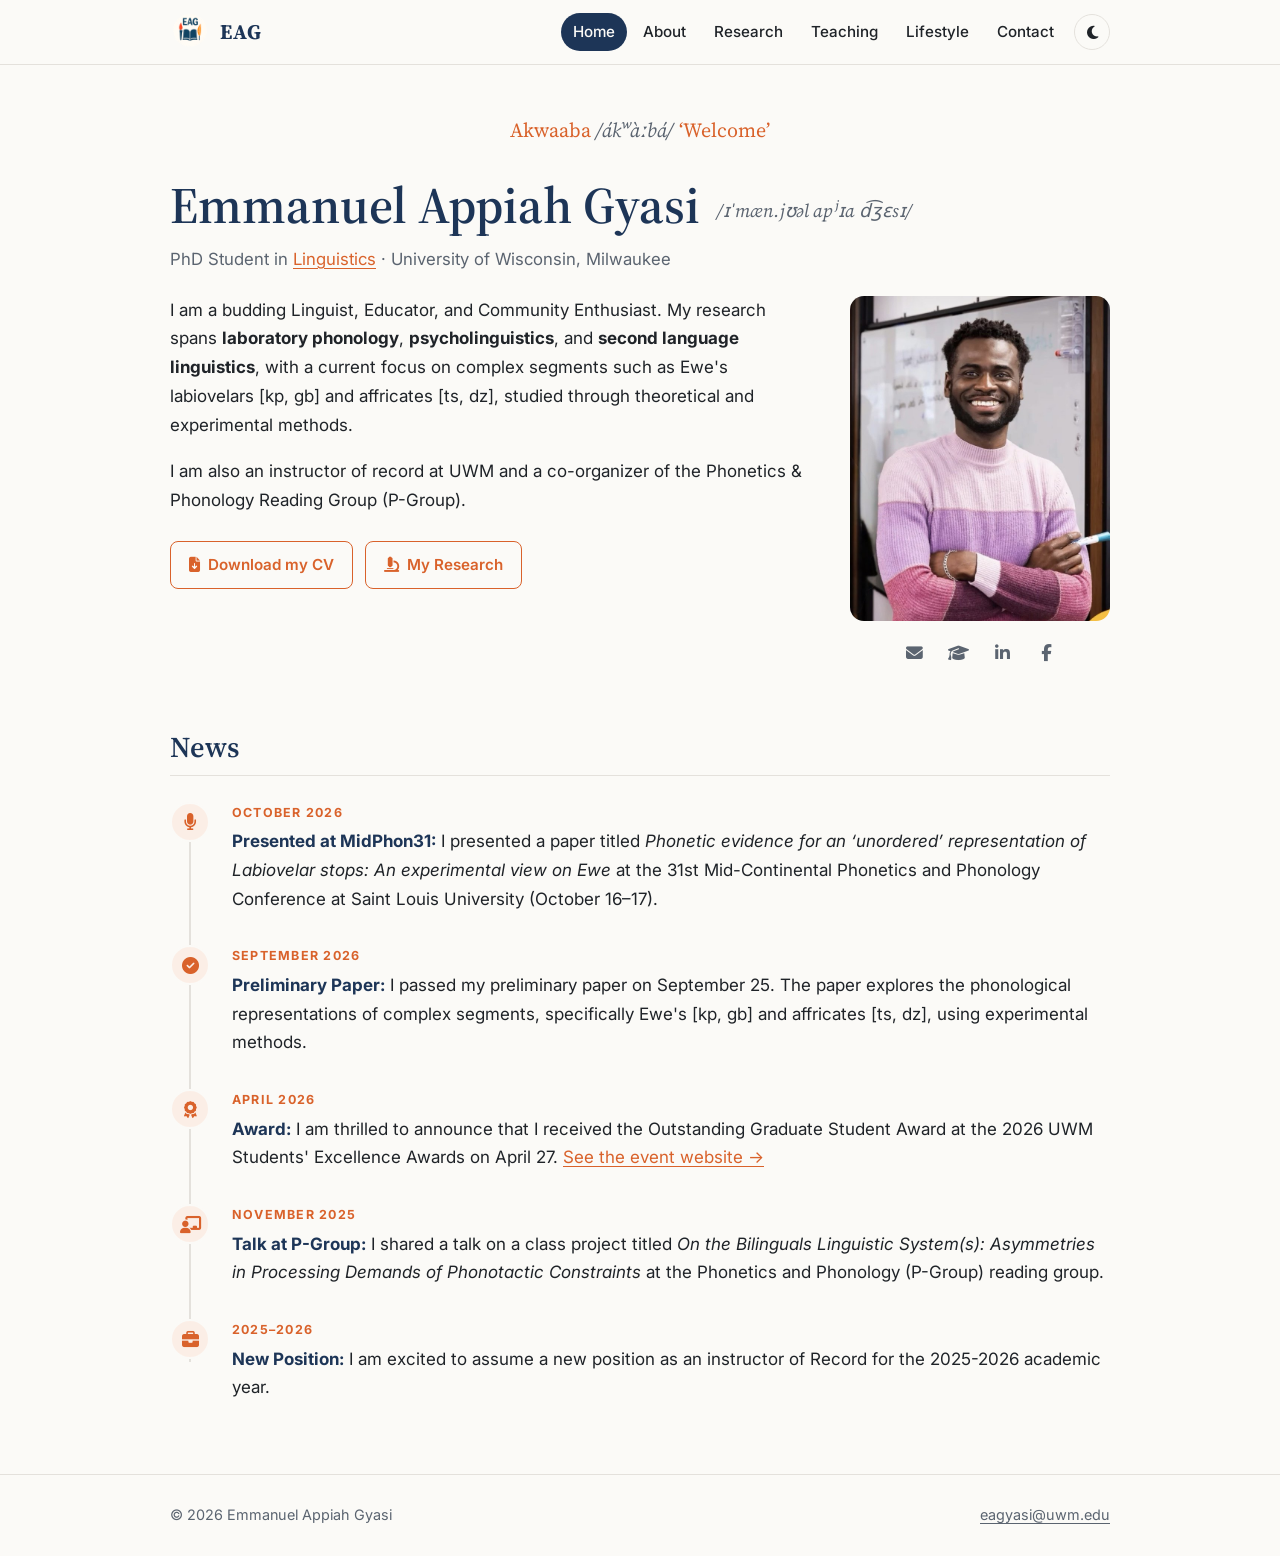
==== index.html @ 66614b7a "Content and layout updates: name transcription beside name, centred greeting and Lifestyle title, Sp" ====
<!doctype html>
<html lang="en">
<head>
  <meta charset="utf-8">
  <meta name="viewport" content="width=device-width, initial-scale=1">
  <title>Emmanuel Appiah Gyasi</title>
  <meta name="description" content="Emmanuel Appiah Gyasi, PhD student in linguistics at the University of Wisconsin–Milwaukee: phonology, psycholinguistics and second language linguistics.">
  <link rel="icon" href="images/logo.png">
  <link rel="preconnect" href="https://fonts.googleapis.com">
  <link rel="preconnect" href="https://fonts.gstatic.com" crossorigin>
  <link href="https://fonts.googleapis.com/css2?family=Inter:wght@400;500;600;700&family=Source+Serif+4:ital,wght@0,600;0,700;1,400&display=swap" rel="stylesheet">
  <link rel="stylesheet" href="https://cdnjs.cloudflare.com/ajax/libs/font-awesome/6.5.1/css/all.min.css">
  <link rel="stylesheet" href="css/style.css">
  <script>try{var t=localStorage.getItem("theme");if(t)document.documentElement.setAttribute("data-theme",t);}catch(e){}</script>
</head>
<body>
  <header class="site-header">
    <div class="wrap">
      <a class="brand" href="index.html"><img src="images/logo.png" alt="">EAG</a>
      <div class="header-tools">
      <button class="theme-toggle" aria-label="Switch light or dark mode" title="Light / dark mode"><i class="fa-solid fa-moon"></i></button>
      <nav class="site-nav" id="site-nav" aria-label="Main">
        <ul>
        <li><a href="index.html" aria-current="page">Home</a></li>
        <li><a href="about.html">About</a></li>
        <li><a href="research.html">Research</a></li>
        <li><a href="teaching.html">Teaching</a></li>
        <li><a href="lifestyle.html">Lifestyle</a></li>
        <li><a href="contact.html">Contact</a></li>
        </ul>
      </nav>
      </div>
    </div>
  </header>
  <main class="wrap">
    <p class="greeting">Akwaaba <span class="ipa">/ɑ́kʷàːbá/</span> ‘Welcome’</p>
    <section class="intro">
      <div class="intro-head">
        <h1>Emmanuel Appiah Gyasi <span class="ipa name-ipa">/ɪˈmæn.jʊəl ɑpʲɪa d͡ʒɛsɪ/</span></h1>
        <p class="affil">PhD Student in <a href="https://uwm.edu/linguistics/">Linguistics</a> · University of Wisconsin, Milwaukee</p>
      </div>
      <div class="intro-body">
        <p>I am a budding Linguist, Educator, and Community Enthusiast. My research spans <strong>laboratory phonology</strong>, <strong>psycholinguistics</strong>, and <strong>second language linguistics</strong>, with a current focus on complex segments such as Ewe's labiovelars [kp, gb] and affricates [ts, dz], studied through theoretical and experimental methods.</p>
        <p>I am also an instructor of record at UWM and a co-organizer of the Phonetics &amp; Phonology Reading Group (P-Group).</p>
        <div class="actions">
          <a class="btn" href="https://drive.google.com/file/d/1CQ8pYFx0bQKdi3ZWZxX2ZyyRYI_8srXB/view?usp=drive_link"><i class="fa-solid fa-file-arrow-down"></i> Download my CV</a>
          <a class="btn" href="research.html"><i class="fa-solid fa-microscope"></i> My Research</a>
        </div>
      </div>
      <aside class="profile">
        <img src="images/headshot.jpg" alt="Emmanuel Appiah Gyasi">
        <ul class="icons">
          <li><a href="mailto:eagyasi@uwm.edu" aria-label="Email" title="Email"><i class="fa-solid fa-envelope"></i></a></li>
          <li><a href="https://scholar.google.com/citations?view_op=search_authors&amp;mauthors=emmanuel+Appiah+Gyasi&amp;hl=en&amp;oi=ao" aria-label="Google Scholar" title="Google Scholar"><i class="fa-solid fa-graduation-cap"></i></a></li>
          <li><a href="https://www.linkedin.com/in/emmanuel-appiah-gyasi-b6abb91a9/" aria-label="LinkedIn" title="LinkedIn"><i class="fa-brands fa-linkedin-in"></i></a></li>
          <li><a href="https://www.facebook.com/appiahgyasiemmmanuel" aria-label="Facebook" title="Facebook"><i class="fa-brands fa-facebook-f"></i></a></li>
        </ul>
      </aside>
    </section>

    <section>
      <h2 class="rule">News</h2>
      <ol class="timeline">
        <li>
          <span class="dot"><i class="fa-solid fa-microphone"></i></span>
          <time>October 2026</time>
          <p><strong>Presented at MidPhon31:</strong> I presented a paper titled <em>Phonetic evidence for an ‘unordered’ representation of Labiovelar stops: An experimental view on Ewe</em> at the 31st Mid-Continental Phonetics and Phonology Conference at Saint Louis University (October 16–17).</p>
        </li>
        <li>
          <span class="dot"><i class="fa-solid fa-circle-check"></i></span>
          <time>September 2026</time>
          <p><strong>Preliminary Paper:</strong> I passed my preliminary paper on September 25. The paper explores the phonological representations of complex segments, specifically Ewe's [kp, gb] and affricates [ts, dz], using experimental methods.</p>
        </li>
        <li>
          <span class="dot"><i class="fa-solid fa-award"></i></span>
          <time>April 2026</time>
          <p><strong>Award:</strong> I am thrilled to announce that I received the Outstanding Graduate Student Award at the 2026 UWM Students' Excellence Awards on April 27. <a href="https://uwm.edu/studentinvolvement/get-involved/leadership/student-excellence-awards/#award-winners">See the event website &rarr;</a></p>
        </li>
        <li>
          <span class="dot"><i class="fa-solid fa-chalkboard-user"></i></span>
          <time>November 2025</time>
          <p><strong>Talk at P-Group:</strong> I shared a talk on a class project titled <em>On the Bilinguals Linguistic System(s): Asymmetries in Processing Demands of Phonotactic Constraints</em> at the Phonetics and Phonology (P-Group) reading group.</p>
        </li>
        <li>
          <span class="dot"><i class="fa-solid fa-briefcase"></i></span>
          <time>2025–2026</time>
          <p><strong>New Position:</strong> I am excited to assume a new position as an instructor of Record for the 2025-2026 academic year.</p>
        </li>
      </ol>
    </section>
  </main>
  <footer class="site-footer">
    <div class="wrap">
      <span>&copy; 2026 Emmanuel Appiah Gyasi</span>
      <a href="mailto:eagyasi@uwm.edu">eagyasi@uwm.edu</a>
    </div>
  </footer>
  <script src="js/main.js"></script>
</body>
</html>
---- css/style.css ----
:root {
  --navy: #1d3557;
  --navy-deep: #13243d;
  --accent: #d9622b;
  --accent-soft: #fbeee6;
  --ink: #1f2328;
  --muted: #5b6470;
  --line: #e4e1dc;
  --bg: #fbfaf7;
  --card: #ffffff;
  --serif: "Source Serif 4", Georgia, serif;
  --sans: "Inter", system-ui, -apple-system, "Segoe UI", sans-serif;
  --max: 980px;
}

@media (prefers-color-scheme: dark) {
  :root:not([data-theme="light"]) {
    --navy: #9fbbe0;
    --navy-deep: #0d1726;
    --accent: #f08a54;
    --accent-soft: #2b1f19;
    --ink: #e8e6e3;
    --muted: #a3abb5;
    --line: #2c3340;
    --bg: #121820;
    --card: #19212c;
  }
}

:root[data-theme="dark"] {
  --navy: #9fbbe0;
  --navy-deep: #0d1726;
  --accent: #f08a54;
  --accent-soft: #2b1f19;
  --ink: #e8e6e3;
  --muted: #a3abb5;
  --line: #2c3340;
  --bg: #121820;
  --card: #19212c;
}

* { box-sizing: border-box; }

html { scroll-behavior: smooth; }

body {
  margin: 0;
  background: var(--bg);
  color: var(--ink);
  font-family: var(--sans);
  font-size: 17px;
  line-height: 1.7;
  -webkit-font-smoothing: antialiased;
}

img { max-width: 100%; display: block; }

a { color: var(--accent); text-underline-offset: 3px; }
a:hover { color: var(--navy); }

h1, h2, h3 {
  font-family: var(--serif);
  color: var(--navy);
  line-height: 1.25;
  font-weight: 600;
}

.wrap {
  max-width: var(--max);
  margin: 0 auto;
  padding: 0 20px;
}

/* ---------- header ---------- */
.site-header {
  position: sticky;
  top: 0;
  z-index: 10;
  background: color-mix(in srgb, var(--bg) 92%, transparent);
  backdrop-filter: blur(8px);
  border-bottom: 1px solid var(--line);
}

.site-header .wrap {
  display: flex;
  align-items: center;
  justify-content: space-between;
  min-height: 64px;
  gap: 16px;
}

.brand {
  display: flex;
  align-items: center;
  gap: 10px;
  text-decoration: none;
  color: var(--navy);
  font-family: var(--serif);
  font-weight: 700;
  font-size: 1.3rem;
  letter-spacing: 0.04em;
}

.brand img { width: 40px; height: 40px; border-radius: 50%; }

.site-nav ul {
  display: flex;
  gap: 4px;
  list-style: none;
  margin: 0;
  padding: 0;
}

.site-nav a {
  display: block;
  padding: 6px 12px;
  border-radius: 999px;
  color: var(--ink);
  text-decoration: none;
  font-size: 0.95rem;
  font-weight: 500;
}

.site-nav a:hover { background: var(--accent-soft); color: var(--accent); }
.site-nav a[aria-current="page"] { background: var(--navy); color: var(--bg); }

@media (max-width: 760px) {
  /* phones: menu links sit in a row under the name, like a tab bar */
  .site-header .wrap { flex-wrap: wrap; row-gap: 0; padding-top: 10px; }
  .site-header .header-tools { display: contents; }
  .site-header .theme-toggle { margin-left: auto; order: 2; }
  .site-header .site-nav {
    order: 3;
    flex-basis: 100%;
    overflow-x: auto;
    scrollbar-width: none;
    margin: 6px -20px 0;
    padding: 0 20px 10px;
  }
  .site-nav::-webkit-scrollbar { display: none; }
  .site-nav ul { gap: 2px; }
  .site-nav a { white-space: nowrap; padding: 6px 9px; font-size: 0.92rem; }
}

.header-tools { display: flex; align-items: center; gap: 8px; }
.site-nav { order: 1; }
.theme-toggle { order: 2; }

.theme-toggle {
  background: none;
  border: 1px solid var(--line);
  border-radius: 999px;
  width: 36px;
  height: 36px;
  color: var(--ink);
  cursor: pointer;
  font-size: 0.95rem;
}

.theme-toggle:hover { color: var(--accent); border-color: var(--accent); }

/* ---------- banners ---------- */
.banner {
  position: relative;
  height: 340px;
  background-size: cover;
  background-position: center;
  display: flex;
  align-items: flex-end;
}

.banner::after {
  content: "";
  position: absolute;
  inset: 0;
  background: linear-gradient(to top, rgba(10, 18, 30, 0.75), rgba(10, 18, 30, 0.1) 60%);
}

.banner .wrap { position: relative; z-index: 1; width: 100%; padding-bottom: 32px; }

.banner h1 {
  color: #fff;
  font-size: clamp(2.2rem, 5vw, 3.2rem);
  margin: 0;
}

.banner p { color: #f1ece6; margin: 4px 0 0; font-size: 1.1rem; }

@media (max-width: 600px) { .banner { height: 240px; } }

.banner-center { align-items: center; text-align: center; }
.banner-center .wrap { padding-bottom: 0; }
.banner-center::after { background: rgba(10, 18, 30, 0.45); }

/* ---------- content ---------- */
main.wrap { padding-top: 48px; padding-bottom: 72px; }

section + section { margin-top: 56px; }

.eyebrow {
  display: inline-block;
  font-size: 0.78rem;
  font-weight: 700;
  letter-spacing: 0.12em;
  text-transform: uppercase;
  color: var(--accent);
  margin-bottom: 4px;
}

h2 { font-size: 1.8rem; margin: 0 0 16px; }
h3 { font-size: 1.25rem; margin: 0 0 8px; }

.lead { font-size: 1.2rem; color: var(--muted); }

.ipa { font-family: var(--serif); font-style: italic; color: var(--muted); }

/* home intro */
.intro {
  display: grid;
  grid-template-columns: 1fr 260px;
  grid-template-areas: "head head" "body photo";
  grid-template-rows: auto 1fr;
  column-gap: 48px;
  align-items: start;
}

.intro-head { grid-area: head; }
.intro-body { grid-area: body; }
.profile { grid-area: photo; }

.intro h1 { font-size: clamp(2.3rem, 5.5vw, 3.2rem); margin: 0; }
.greeting { font-family: var(--serif); font-size: 1.25rem; color: var(--accent); margin: 0 0 26px; text-align: center; }
.name-ipa { display: inline-block; font-size: 1.15rem; font-weight: 400; vertical-align: middle; margin-left: 6px; }
.affil { color: var(--muted); margin: 8px 0 22px; font-size: 1.05rem; }
.intro-body > p:first-child { margin-top: 0; }

.actions { display: flex; flex-wrap: wrap; gap: 12px; margin-top: 26px; }

.btn {
  display: inline-flex;
  align-items: center;
  gap: 8px;
  padding: 10px 18px;
  border: 1.5px solid var(--accent);
  border-radius: 8px;
  color: var(--accent);
  text-decoration: none;
  font-weight: 600;
  font-size: 0.95rem;
}

.btn:hover { background: var(--accent); color: #fff; }

.profile img { width: 100%; aspect-ratio: 4 / 5; object-fit: cover; border-radius: 14px; }

.icons { display: flex; justify-content: center; gap: 6px; list-style: none; padding: 0; margin: 14px 0 0; }

.icons a {
  display: grid;
  place-items: center;
  width: 38px;
  height: 38px;
  border-radius: 50%;
  color: var(--muted);
  font-size: 1.05rem;
  text-decoration: none;
}

.icons a:hover { color: var(--accent); background: var(--accent-soft); }

@media (max-width: 760px) {
  .intro { grid-template-columns: 1fr; grid-template-areas: "head" "photo" "body"; }
  .profile { max-width: 240px; width: 100%; margin: 4px auto 22px; }
}

h2.rule { padding-bottom: 10px; border-bottom: 1px solid var(--line); margin-bottom: 26px; }

/* news timeline */
.timeline { list-style: none; margin: 0; padding: 0; position: relative; }

.timeline::before {
  content: "";
  position: absolute;
  left: 19px;
  top: 8px;
  bottom: 40px;
  width: 2px;
  background: var(--line);
}

.timeline li { position: relative; padding: 0 0 30px 62px; }
.timeline li:last-child { padding-bottom: 0; }

.timeline .dot {
  position: absolute;
  left: 0;
  top: 0;
  width: 40px;
  height: 40px;
  border-radius: 50%;
  display: grid;
  place-items: center;
  background: var(--accent-soft);
  color: var(--accent);
  border: 2px solid var(--bg);
}

.timeline time {
  display: block;
  font-size: 0.78rem;
  font-weight: 700;
  letter-spacing: 0.1em;
  text-transform: uppercase;
  color: var(--accent);
  margin-top: 2px;
}

.timeline p { margin: 4px 0 0; }
.timeline strong { color: var(--navy); }

/* research areas */
.area {
  display: grid;
  grid-template-columns: 260px 1fr;
  gap: 28px;
  align-items: start;
}

.area + .area { margin-top: 36px; }
.area img { border-radius: 12px; aspect-ratio: 4 / 3; object-fit: cover; width: 100%; }

@media (max-width: 680px) { .area { grid-template-columns: 1fr; gap: 14px; } }

.chips { display: flex; flex-wrap: wrap; gap: 8px; margin: 0 0 32px; padding: 0; list-style: none; }

.chips a {
  display: inline-block;
  padding: 6px 14px;
  border: 1px solid var(--line);
  border-radius: 999px;
  text-decoration: none;
  color: var(--navy);
  font-size: 0.92rem;
  background: var(--card);
}

.chips a:hover { border-color: var(--accent); color: var(--accent); }

.refs { padding-left: 0; list-style: none; }
.refs li { padding: 12px 0; border-bottom: 1px solid var(--line); }
.refs li:last-child { border-bottom: none; }
.tag { font-size: 0.8rem; font-weight: 600; color: var(--muted); white-space: nowrap; }

/* cards */
.card {
  background: var(--card);
  border: 1px solid var(--line);
  border-radius: 12px;
  padding: 22px 26px;
}

.card + .card { margin-top: 16px; }


.langs { display: grid; grid-template-columns: max-content 1fr; gap: 6px 20px; margin: 0; }
.langs dt { font-weight: 600; color: var(--navy); }
.langs dd { margin: 0; }

/* lifestyle: slideshow */
.slideshow {
  position: relative;
  border-radius: 16px;
  overflow: hidden;
  background: var(--navy-deep);
}

.slides {
  display: flex;
  overflow-x: auto;
  scroll-snap-type: x mandatory;
  scroll-behavior: smooth;
  scrollbar-width: none;
}

.slides::-webkit-scrollbar { display: none; }

.slide {
  flex: 0 0 100%;
  margin: 0;
  height: min(70vh, 560px);
  scroll-snap-align: start;
  cursor: zoom-in;
}

.slide img { width: 100%; height: 100%; object-fit: contain; }

.slide-prev, .slide-next {
  position: absolute;
  top: 50%;
  transform: translateY(-50%);
  width: 44px;
  height: 44px;
  border: 0;
  border-radius: 50%;
  background: rgba(255, 255, 255, 0.85);
  color: #13243d;
  cursor: pointer;
}

.slide-prev { left: 14px; }
.slide-next { right: 14px; }
.slide-prev:hover, .slide-next:hover { background: #fff; }

.slide-dots {
  position: absolute;
  bottom: 14px;
  left: 0;
  right: 0;
  display: flex;
  justify-content: center;
  gap: 8px;
}

.slide-dots button {
  width: 9px;
  height: 9px;
  padding: 0;
  border: 0;
  border-radius: 999px;
  background: rgba(255, 255, 255, 0.5);
  cursor: pointer;
  transition: width 0.2s;
}

.slide-dots button[aria-current="true"] { width: 24px; background: #fff; }

@media (max-width: 600px) {
  .slide { height: 380px; }
  .slide-prev, .slide-next { display: none; }
}

/* lifestyle: themed rows */
.photo-row { margin-top: 48px; }

.row-head { display: flex; align-items: center; justify-content: space-between; margin-bottom: 14px; }
.row-head h2 { margin: 0; font-size: 1.5rem; }
.row-arrows { display: flex; gap: 8px; }

.row-arrows button {
  width: 36px;
  height: 36px;
  border: 1px solid var(--line);
  border-radius: 50%;
  background: var(--card);
  color: var(--ink);
  cursor: pointer;
}

.row-arrows button:hover { border-color: var(--accent); color: var(--accent); }

.row-track {
  display: flex;
  gap: 12px;
  overflow-x: auto;
  scroll-snap-type: x proximity;
  scroll-behavior: smooth;
  padding-bottom: 8px;
  scrollbar-width: thin;
}

.tile {
  flex: 0 0 auto;
  padding: 0;
  border: 0;
  background: none;
  scroll-snap-align: start;
  cursor: zoom-in;
}

.tile img {
  height: 240px;
  width: auto;
  border-radius: 10px;
  transition: transform 0.2s;
}

.tile:hover img { transform: scale(1.02); }

@media (max-width: 600px) { .tile img { height: 190px; } }

.lightbox {
  position: fixed;
  inset: 0;
  z-index: 50;
  background: rgba(5, 10, 18, 0.92);
  display: none;
  align-items: center;
  justify-content: center;
  padding: 20px;
}

.lightbox.open { display: flex; }
.lightbox img { max-height: 90vh; max-width: 100%; border-radius: 8px; }

.lightbox button {
  position: absolute;
  background: rgba(255, 255, 255, 0.12);
  color: #fff;
  border: 0;
  border-radius: 999px;
  width: 44px;
  height: 44px;
  font-size: 1.4rem;
  cursor: pointer;
}

.lightbox .close { top: 16px; right: 16px; }
.lightbox .prev { left: 16px; top: 50%; }
.lightbox .next { right: 16px; top: 50%; }

/* contact */
.socials { display: flex; flex-wrap: wrap; gap: 12px; list-style: none; padding: 0; margin: 20px 0 0; }

.socials a {
  display: inline-block;
  padding: 10px 18px;
  border-radius: 999px;
  background: var(--navy);
  color: var(--bg);
  text-decoration: none;
  font-weight: 500;
}

.socials a:hover { background: var(--accent); color: #fff; }

/* footer */
.site-footer {
  border-top: 1px solid var(--line);
  padding: 28px 0;
  color: var(--muted);
  font-size: 0.9rem;
}

.site-footer .wrap { display: flex; flex-wrap: wrap; justify-content: space-between; gap: 12px; }
.site-footer a { color: var(--muted); }
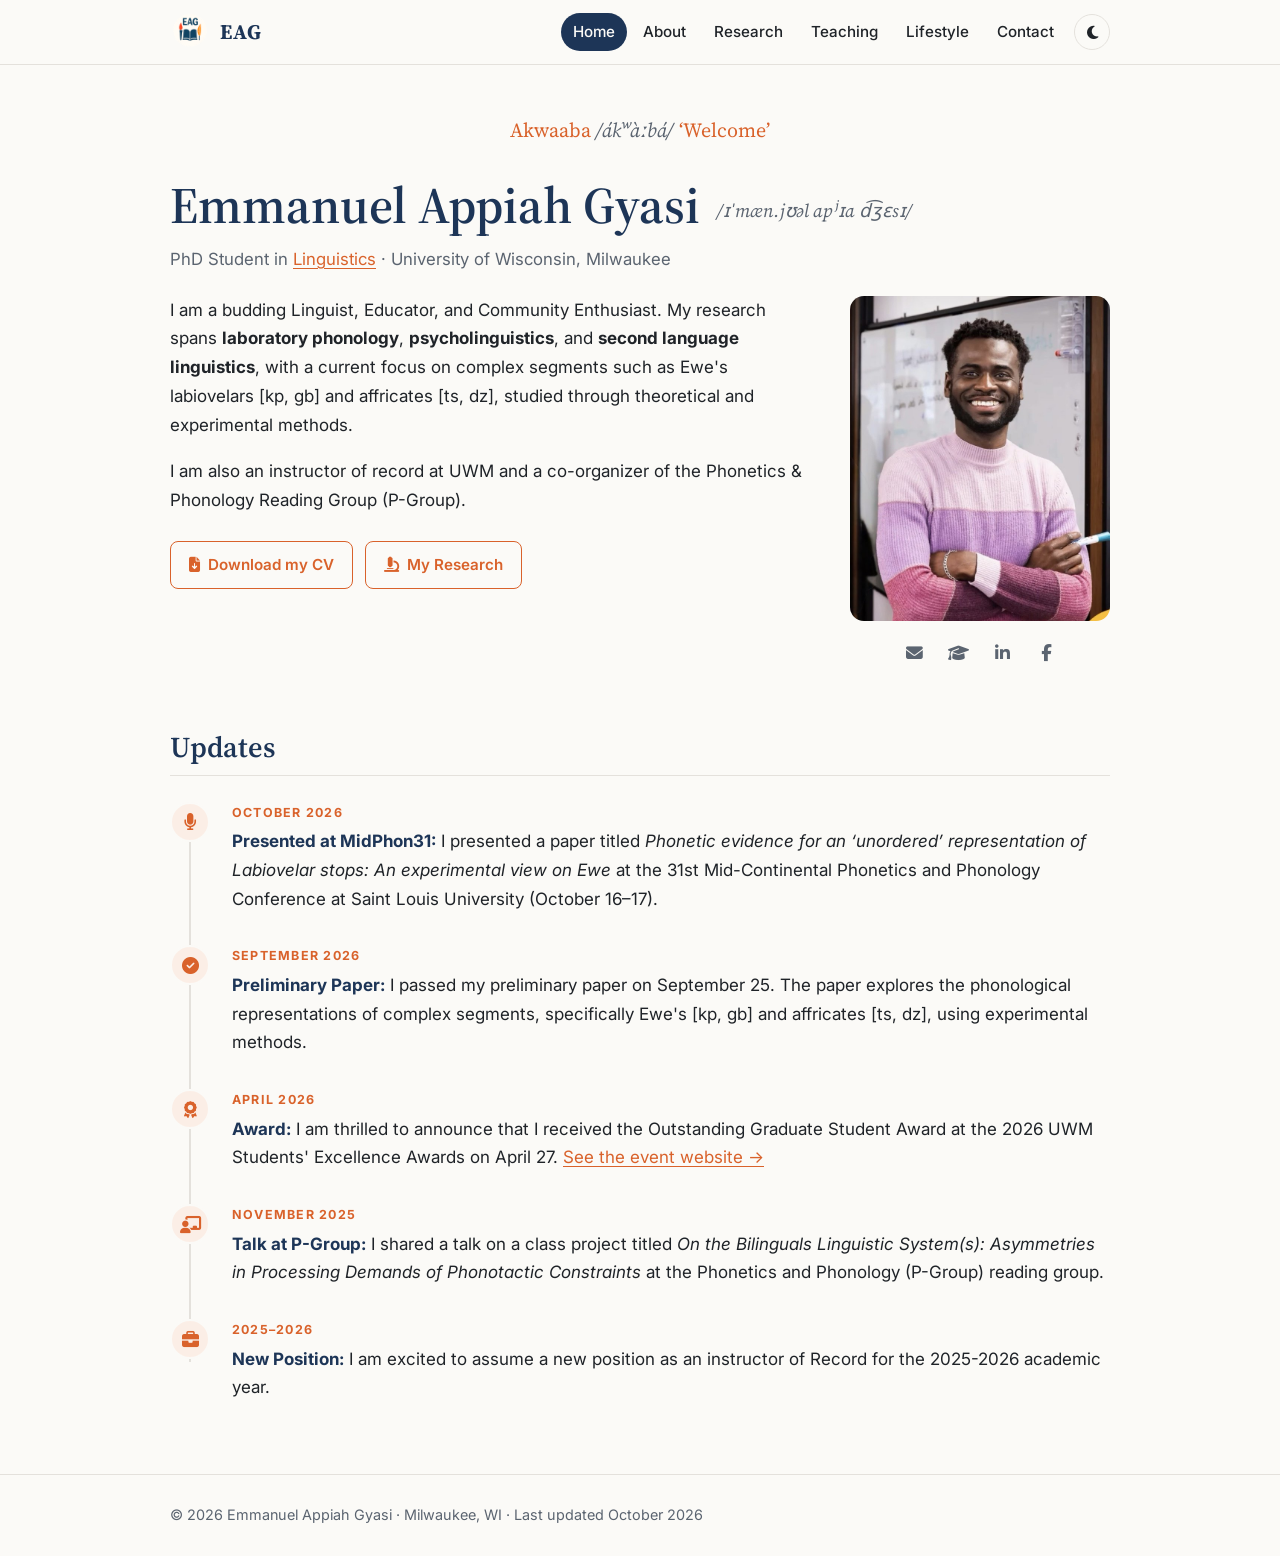
==== commit d0c9ae03: "Beyond Academics, EAG Scholars, Updates heading, new footer Co-Authored-By: Claude Opus 5.5 <noreply" ====
--- a/index.html
+++ b/index.html
@@ -59,7 +59,7 @@
     </section>
 
     <section>
-      <h2 class="rule">News</h2>
+      <h2 class="rule">Updates</h2>
       <ol class="timeline">
         <li>
           <span class="dot"><i class="fa-solid fa-microphone"></i></span>
@@ -91,8 +91,7 @@
   </main>
   <footer class="site-footer">
     <div class="wrap">
-      <span>&copy; 2026 Emmanuel Appiah Gyasi</span>
-      <a href="mailto:eagyasi@uwm.edu">eagyasi@uwm.edu</a>
+      <span>&copy; 2026 Emmanuel Appiah Gyasi · Milwaukee, WI · Last updated October 2026</span>
     </div>
   </footer>
   <script src="js/main.js"></script>
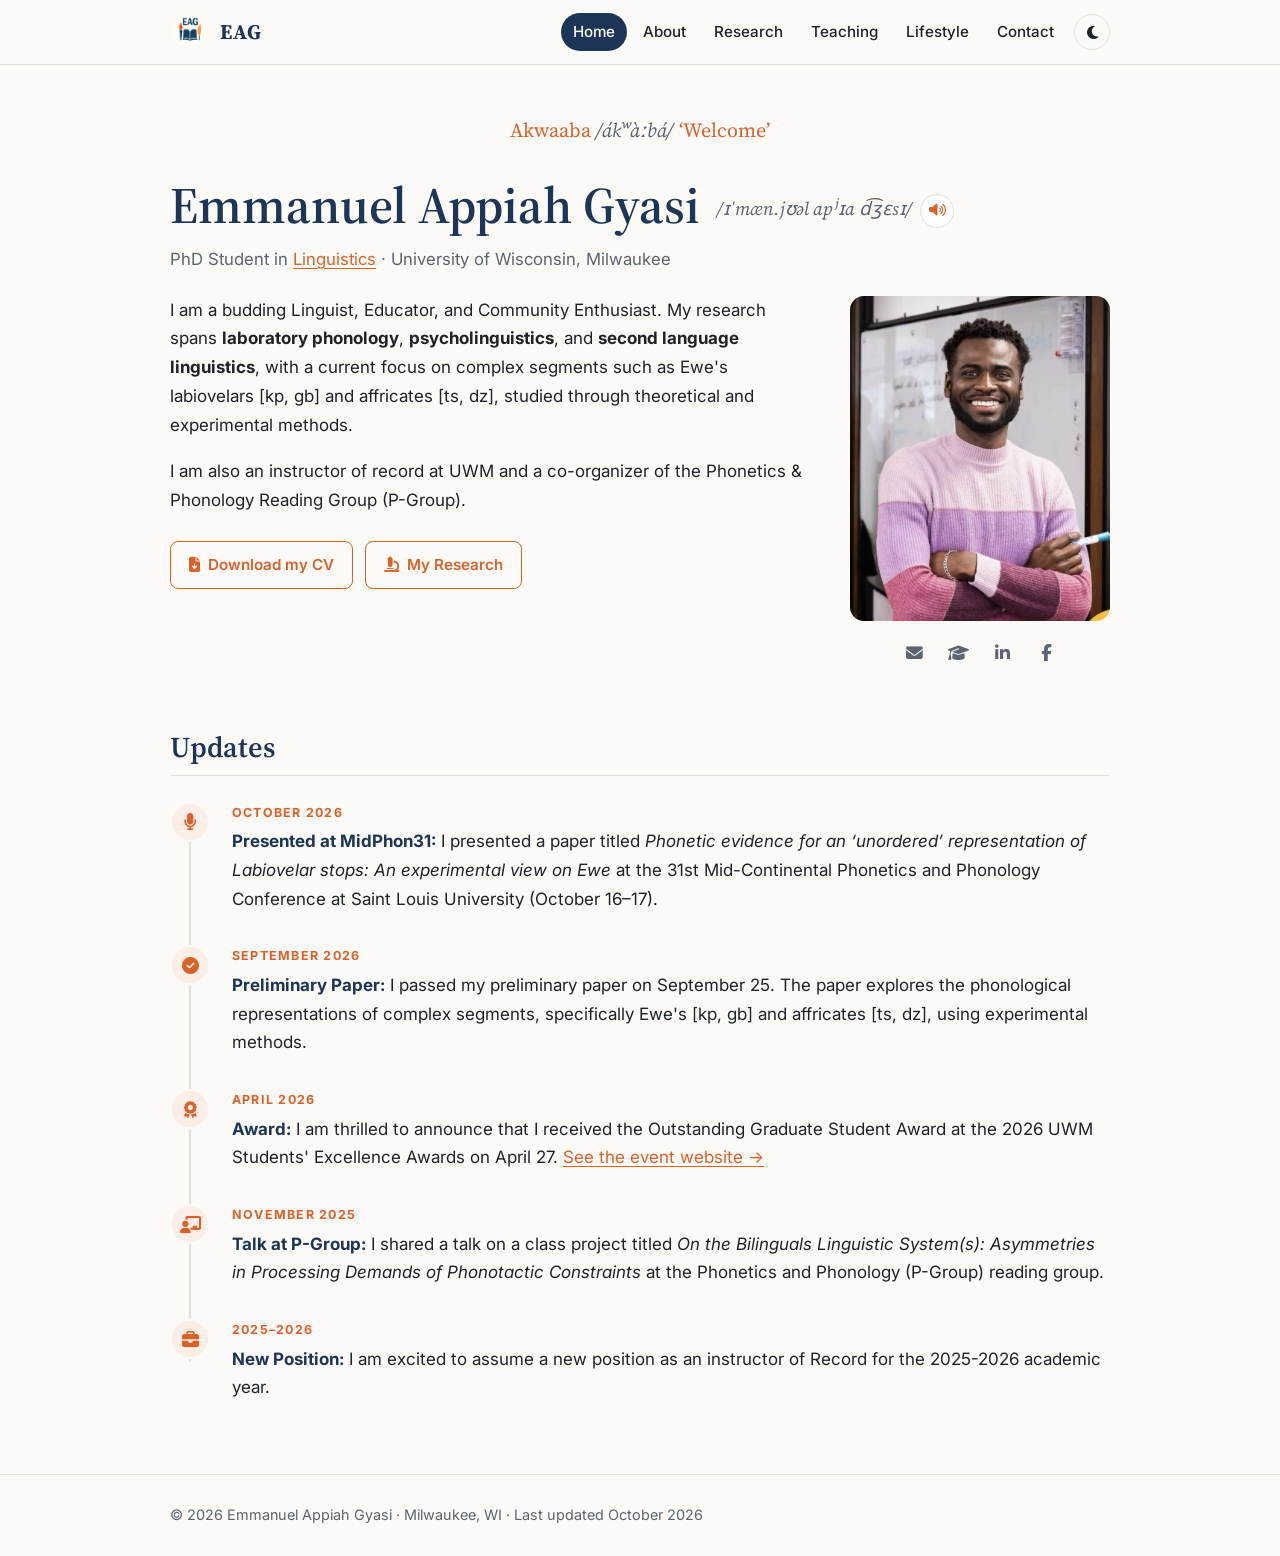
==== commit 92cb12b1: "Add name pronunciation recording with speaker button Co-Authored-By: Claude Opus 5.5 <noreply@anthro" ====
--- a/index.html
+++ b/index.html
@@ -4,7 +4,44 @@
   <meta charset="utf-8">
   <meta name="viewport" content="width=device-width, initial-scale=1">
   <title>Emmanuel Appiah Gyasi</title>
-  <meta name="description" content="Emmanuel Appiah Gyasi, PhD student in linguistics at the University of Wisconsin–Milwaukee: phonology, psycholinguistics and second language linguistics.">
+  <meta name="description" content="Emmanuel Appiah Gyasi, PhD student in linguistics at the University of Wisconsin–Milwaukee: laboratory phonology, psycholinguistics and second language linguistics.">
+  <link rel="canonical" href="https://eagyasi.github.io/">
+  <meta property="og:type" content="website">
+  <meta property="og:site_name" content="Emmanuel Appiah Gyasi">
+  <meta property="og:title" content="Emmanuel Appiah Gyasi">
+  <meta property="og:description" content="Emmanuel Appiah Gyasi, PhD student in linguistics at the University of Wisconsin–Milwaukee: laboratory phonology, psycholinguistics and second language linguistics.">
+  <meta property="og:url" content="https://eagyasi.github.io/">
+  <meta property="og:image" content="https://eagyasi.github.io/images/headshot.jpg">
+  <meta name="twitter:card" content="summary">
+  <script type="application/ld+json">
+{
+  "@context": "https://schema.org",
+  "@type": "Person",
+  "name": "Emmanuel Appiah Gyasi",
+  "url": "https://eagyasi.github.io/",
+  "image": "https://eagyasi.github.io/images/headshot.jpg",
+  "jobTitle": "PhD Student in Linguistics",
+  "affiliation": {
+    "@type": "CollegeOrUniversity",
+    "name": "University of Wisconsin–Milwaukee"
+  },
+  "alumniOf": {
+    "@type": "CollegeOrUniversity",
+    "name": "University of Education, Winneba"
+  },
+  "knowsAbout": [
+    "Laboratory Phonology",
+    "Psycholinguistics",
+    "Second Language Linguistics",
+    "Ewe",
+    "Akan"
+  ],
+  "sameAs": [
+    "https://www.linkedin.com/in/emmanuel-appiah-gyasi-b6abb91a9/",
+    "https://www.facebook.com/appiahgyasiemmmanuel"
+  ]
+}
+  </script>
   <link rel="icon" href="images/logo.png">
   <link rel="preconnect" href="https://fonts.googleapis.com">
   <link rel="preconnect" href="https://fonts.gstatic.com" crossorigin>
@@ -36,7 +73,7 @@
     <p class="greeting">Akwaaba <span class="ipa">/ɑ́kʷàːbá/</span> ‘Welcome’</p>
     <section class="intro">
       <div class="intro-head">
-        <h1>Emmanuel Appiah Gyasi <span class="ipa name-ipa">/ɪˈmæn.jʊəl ɑpʲɪa d͡ʒɛsɪ/</span></h1>
+        <h1>Emmanuel Appiah Gyasi <span class="ipa name-ipa">/ɪˈmæn.jʊəl ɑpʲɪa d͡ʒɛsɪ/ <button type="button" class="say" data-audio="audio/name.m4a" aria-label="Hear how to pronounce Emmanuel Appiah Gyasi" title="Hear my name"><i class="fa-solid fa-volume-high"></i></button></span></h1>
         <p class="affil">PhD Student in <a href="https://uwm.edu/linguistics/">Linguistics</a> · University of Wisconsin, Milwaukee</p>
       </div>
       <div class="intro-body">
--- a/css/style.css
+++ b/css/style.css
@@ -197,16 +197,6 @@
 
 section + section { margin-top: 56px; }
 
-.eyebrow {
-  display: inline-block;
-  font-size: 0.78rem;
-  font-weight: 700;
-  letter-spacing: 0.12em;
-  text-transform: uppercase;
-  color: var(--accent);
-  margin-bottom: 4px;
-}
-
 h2 { font-size: 1.8rem; margin: 0 0 16px; }
 h3 { font-size: 1.25rem; margin: 0 0 8px; }
 
@@ -231,6 +221,22 @@
 .intro h1 { font-size: clamp(2.3rem, 5.5vw, 3.2rem); margin: 0; }
 .greeting { font-family: var(--serif); font-size: 1.25rem; color: var(--accent); margin: 0 0 26px; text-align: center; }
 .name-ipa { display: inline-block; font-size: 1.15rem; font-weight: 400; vertical-align: middle; margin-left: 6px; }
+
+.say {
+  width: 34px;
+  height: 34px;
+  margin-left: 4px;
+  border: 1px solid var(--line);
+  border-radius: 50%;
+  background: var(--card);
+  color: var(--accent);
+  font-size: 0.85rem;
+  font-style: normal;
+  vertical-align: middle;
+  cursor: pointer;
+}
+
+.say:hover, .say.playing { background: var(--accent); border-color: var(--accent); color: #fff; }
 .affil { color: var(--muted); margin: 8px 0 22px; font-size: 1.05rem; }
 .intro-body > p:first-child { margin-top: 0; }
 
@@ -362,9 +368,10 @@
 .card + .card { margin-top: 16px; }
 
 
-.langs { display: grid; grid-template-columns: max-content 1fr; gap: 6px 20px; margin: 0; }
+.langs { margin: 0; }
 .langs dt { font-weight: 600; color: var(--navy); }
-.langs dd { margin: 0; }
+.langs dd { margin: 0 0 14px; }
+.langs dd:last-child { margin-bottom: 0; }
 
 /* lifestyle: slideshow */
 .slideshow {
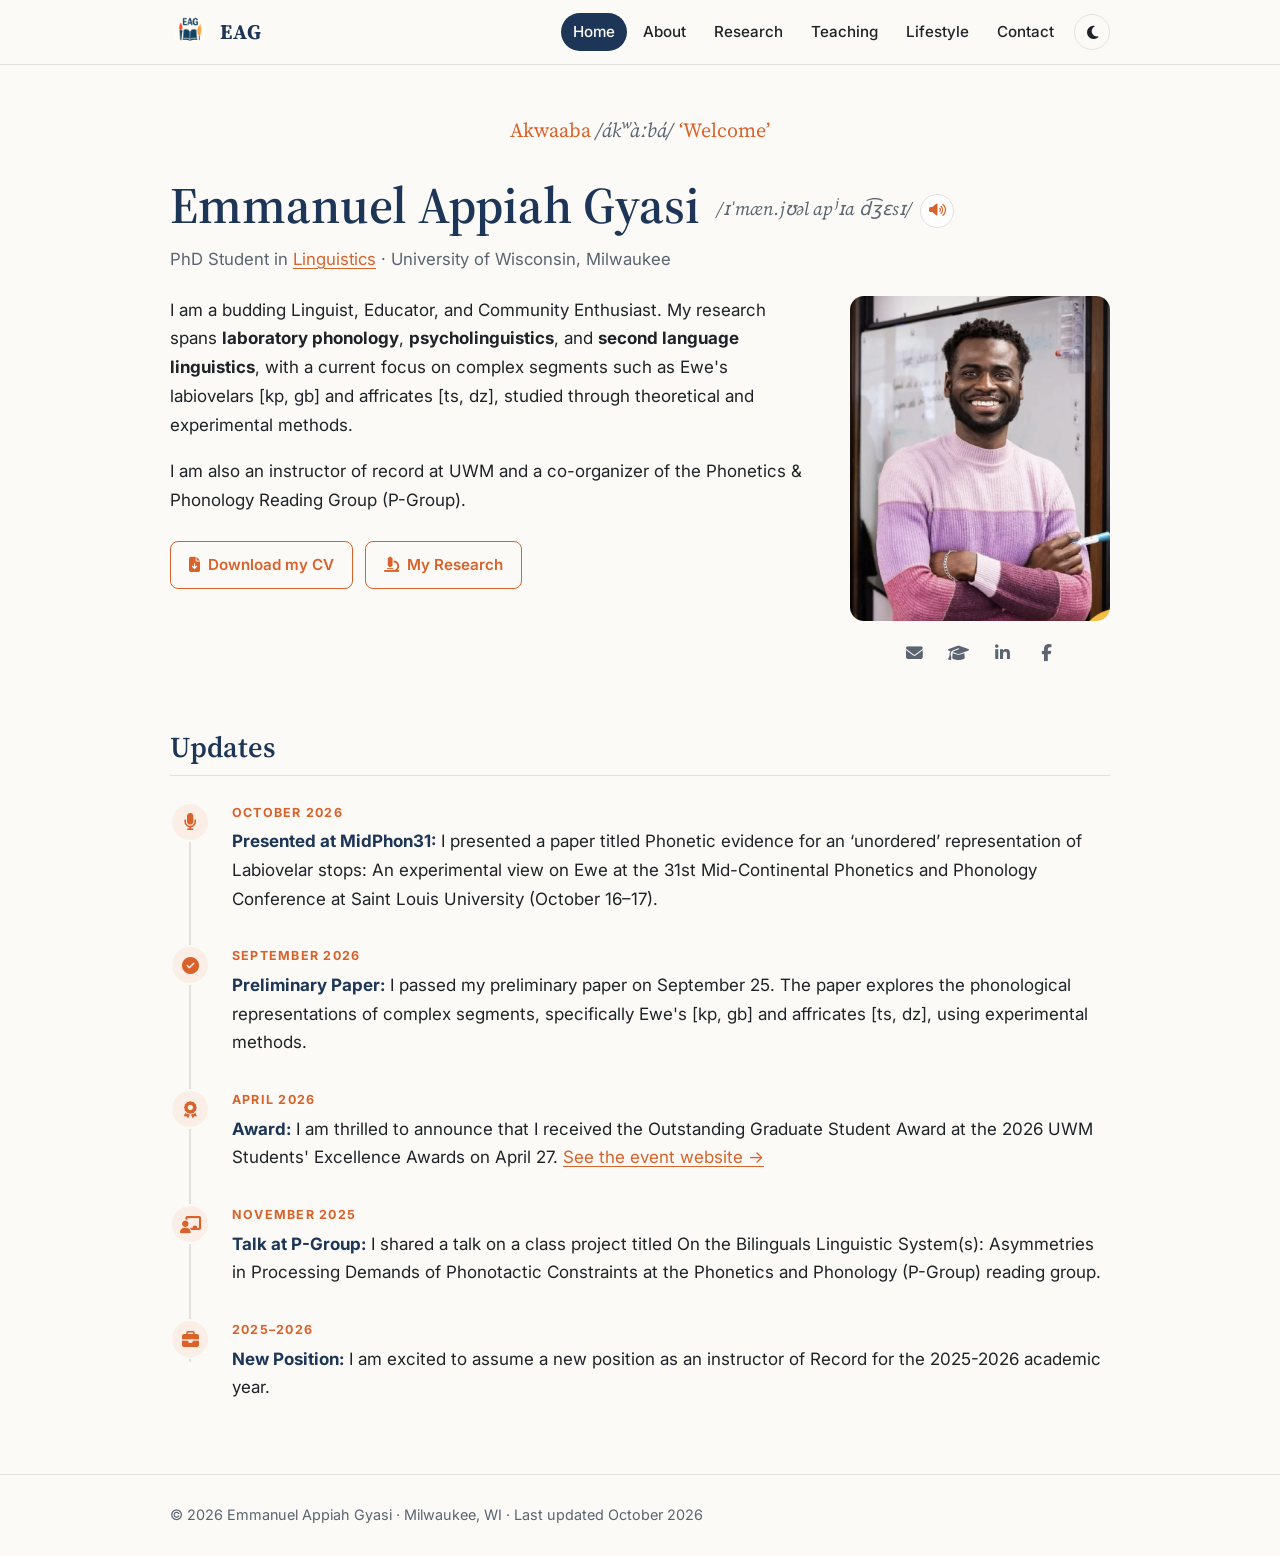
==== commit 4e39391d: "Rename affricates paper; plain (non-italic) body text throughout Co-Authored-By: Claude Opus 5.5 <no" ====
--- a/index.html
+++ b/index.html
@@ -5,6 +5,7 @@
   <meta name="viewport" content="width=device-width, initial-scale=1">
   <title>Emmanuel Appiah Gyasi</title>
   <meta name="description" content="Emmanuel Appiah Gyasi, PhD student in linguistics at the University of Wisconsin–Milwaukee: laboratory phonology, psycholinguistics and second language linguistics.">
+  <meta name="google-site-verification" content="sJk8zZZv5_8ZFhF1tIgp_F3GbnGrGeLYjzvgyafUm3s">
   <link rel="canonical" href="https://eagyasi.github.io/">
   <meta property="og:type" content="website">
   <meta property="og:site_name" content="Emmanuel Appiah Gyasi">
@@ -101,7 +102,7 @@
         <li>
           <span class="dot"><i class="fa-solid fa-microphone"></i></span>
           <time>October 2026</time>
-          <p><strong>Presented at MidPhon31:</strong> I presented a paper titled <em>Phonetic evidence for an ‘unordered’ representation of Labiovelar stops: An experimental view on Ewe</em> at the 31st Mid-Continental Phonetics and Phonology Conference at Saint Louis University (October 16–17).</p>
+          <p><strong>Presented at MidPhon31:</strong> I presented a paper titled Phonetic evidence for an ‘unordered’ representation of Labiovelar stops: An experimental view on Ewe at the 31st Mid-Continental Phonetics and Phonology Conference at Saint Louis University (October 16–17).</p>
         </li>
         <li>
           <span class="dot"><i class="fa-solid fa-circle-check"></i></span>
@@ -116,7 +117,7 @@
         <li>
           <span class="dot"><i class="fa-solid fa-chalkboard-user"></i></span>
           <time>November 2025</time>
-          <p><strong>Talk at P-Group:</strong> I shared a talk on a class project titled <em>On the Bilinguals Linguistic System(s): Asymmetries in Processing Demands of Phonotactic Constraints</em> at the Phonetics and Phonology (P-Group) reading group.</p>
+          <p><strong>Talk at P-Group:</strong> I shared a talk on a class project titled On the Bilinguals Linguistic System(s): Asymmetries in Processing Demands of Phonotactic Constraints at the Phonetics and Phonology (P-Group) reading group.</p>
         </li>
         <li>
           <span class="dot"><i class="fa-solid fa-briefcase"></i></span>
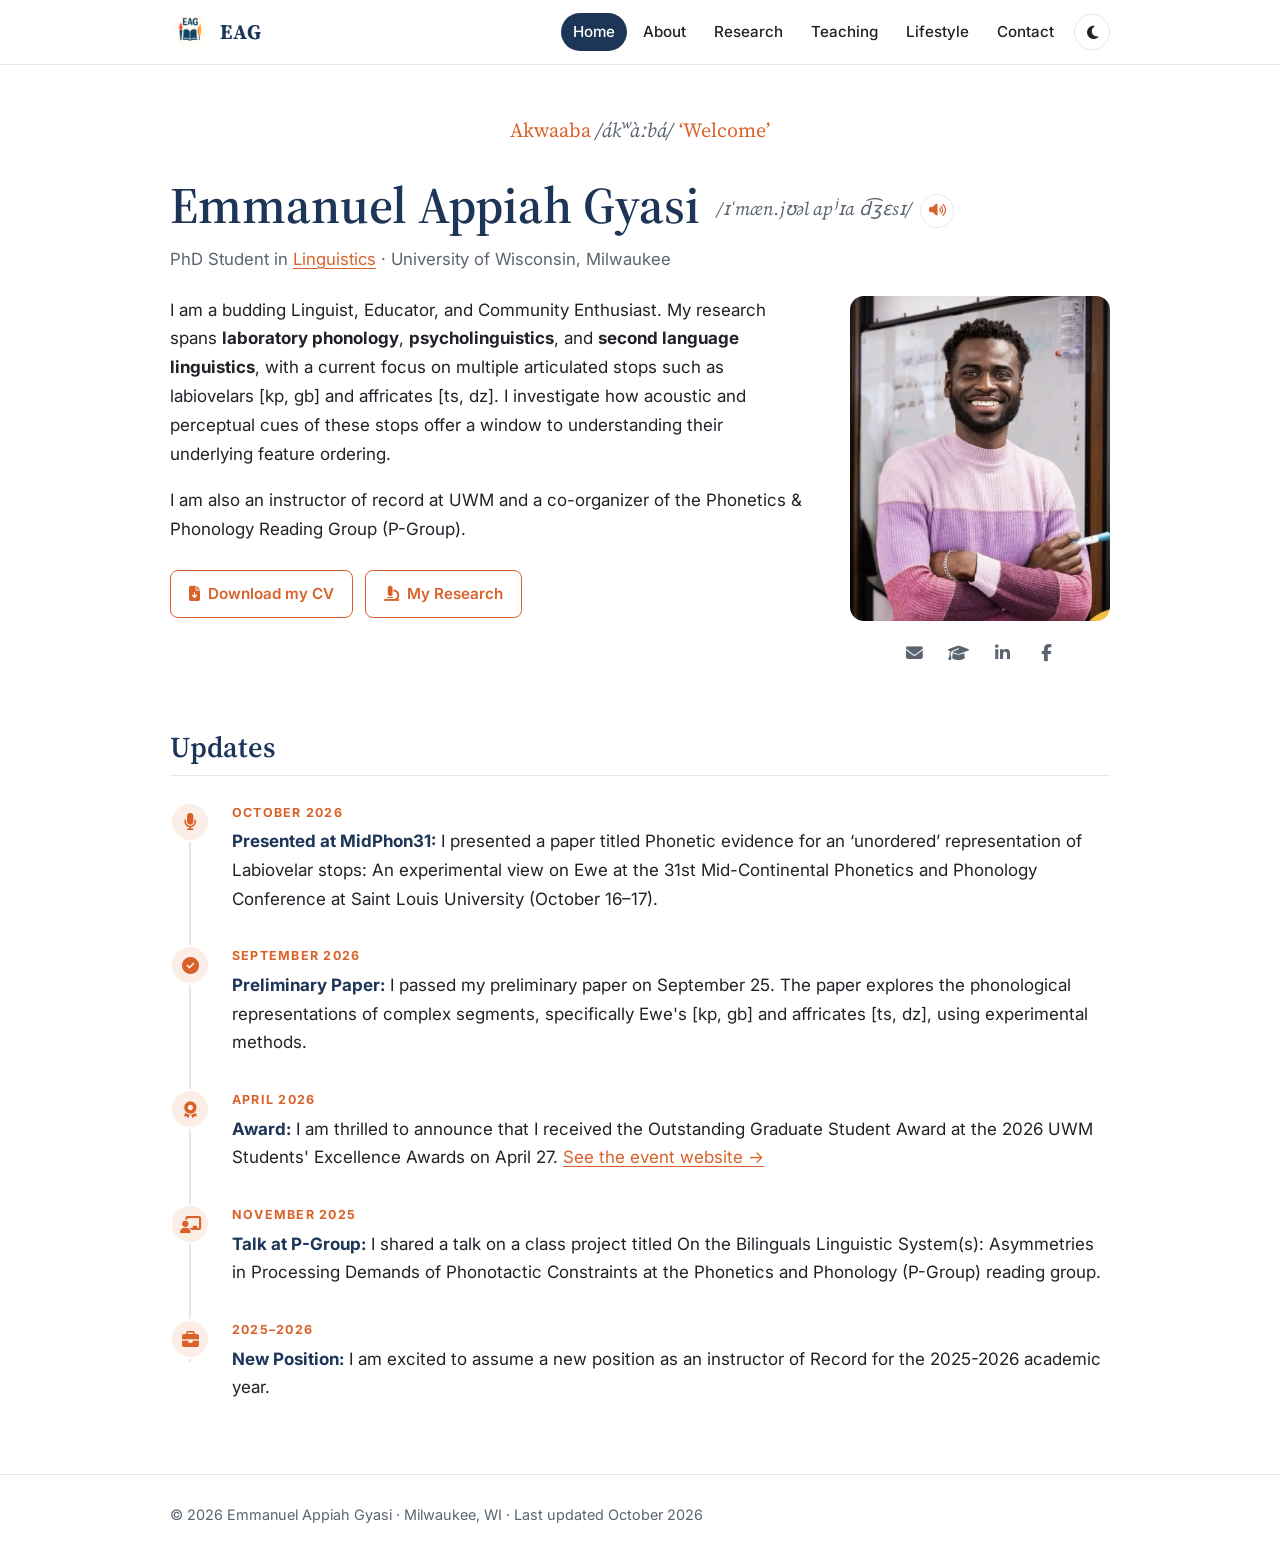
==== commit 36e42c27: "Home: update research focus sentence Co-Authored-By: Claude Opus 5.5 <noreply@anthropic.com>" ====
--- a/index.html
+++ b/index.html
@@ -78,7 +78,7 @@
         <p class="affil">PhD Student in <a href="https://uwm.edu/linguistics/">Linguistics</a> · University of Wisconsin, Milwaukee</p>
       </div>
       <div class="intro-body">
-        <p>I am a budding Linguist, Educator, and Community Enthusiast. My research spans <strong>laboratory phonology</strong>, <strong>psycholinguistics</strong>, and <strong>second language linguistics</strong>, with a current focus on complex segments such as Ewe's labiovelars [kp, gb] and affricates [ts, dz], studied through theoretical and experimental methods.</p>
+        <p>I am a budding Linguist, Educator, and Community Enthusiast. My research spans <strong>laboratory phonology</strong>, <strong>psycholinguistics</strong>, and <strong>second language linguistics</strong>, with a current focus on multiple articulated stops such as labiovelars [kp, gb] and affricates [ts, dz]. I investigate how acoustic and perceptual cues of these stops offer a window to understanding their underlying feature ordering.</p>
         <p>I am also an instructor of record at UWM and a co-organizer of the Phonetics &amp; Phonology Reading Group (P-Group).</p>
         <div class="actions">
           <a class="btn" href="https://drive.google.com/file/d/1CQ8pYFx0bQKdi3ZWZxX2ZyyRYI_8srXB/view?usp=drive_link"><i class="fa-solid fa-file-arrow-down"></i> Download my CV</a>
--- a/css/style.css
+++ b/css/style.css
@@ -5,8 +5,8 @@
   --accent-soft: #fbeee6;
   --ink: #1f2328;
   --muted: #5b6470;
-  --line: #e4e1dc;
-  --bg: #fbfaf7;
+  --line: #e5e7eb;
+  --bg: #ffffff;
   --card: #ffffff;
   --serif: "Source Serif 4", Georgia, serif;
   --sans: "Inter", system-ui, -apple-system, "Segoe UI", sans-serif;
@@ -16,27 +16,27 @@
 @media (prefers-color-scheme: dark) {
   :root:not([data-theme="light"]) {
     --navy: #9fbbe0;
-    --navy-deep: #0d1726;
+    --navy-deep: #0a0a0a;
     --accent: #f08a54;
-    --accent-soft: #2b1f19;
-    --ink: #e8e6e3;
-    --muted: #a3abb5;
-    --line: #2c3340;
-    --bg: #121820;
-    --card: #19212c;
+    --accent-soft: #2a1a12;
+    --ink: #ededed;
+    --muted: #a1a1aa;
+    --line: #2a2a2a;
+    --bg: #000000;
+    --card: #111111;
   }
 }
 
 :root[data-theme="dark"] {
   --navy: #9fbbe0;
-  --navy-deep: #0d1726;
+  --navy-deep: #0a0a0a;
   --accent: #f08a54;
-  --accent-soft: #2b1f19;
-  --ink: #e8e6e3;
-  --muted: #a3abb5;
-  --line: #2c3340;
-  --bg: #121820;
-  --card: #19212c;
+  --accent-soft: #2a1a12;
+  --ink: #ededed;
+  --muted: #a1a1aa;
+  --line: #2a2a2a;
+  --bg: #000000;
+  --card: #111111;
 }
 
 * { box-sizing: border-box; }
@@ -355,6 +355,7 @@
 .refs { padding-left: 0; list-style: none; }
 .refs li { padding: 12px 0; border-bottom: 1px solid var(--line); }
 .refs li:last-child { border-bottom: none; }
+.refs.apa li { padding-left: 2em; text-indent: -2em; }
 .tag { font-size: 0.8rem; font-weight: 600; color: var(--muted); white-space: nowrap; }
 
 /* cards */
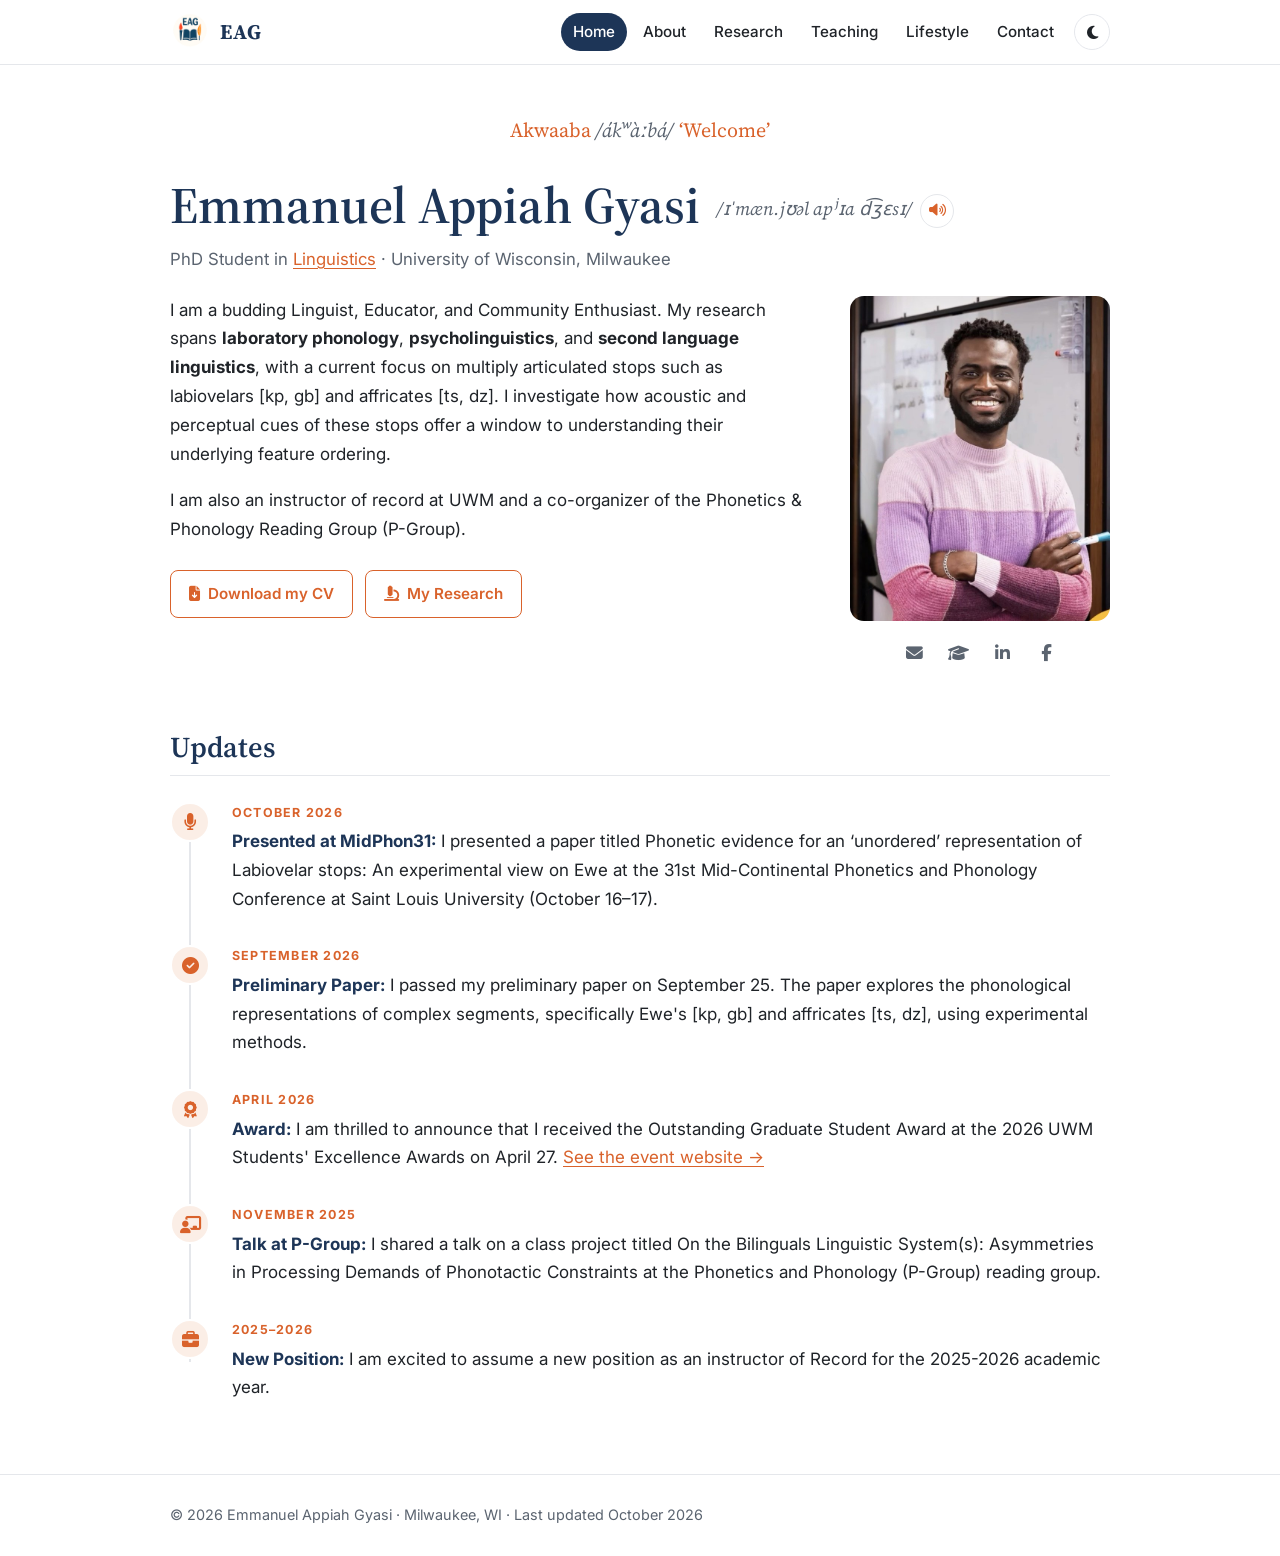
==== commit 3178f787: "Home: multiply articulated stops Co-Authored-By: Claude Opus 5.5 <noreply@anthropic.com>" ====
--- a/index.html
+++ b/index.html
@@ -78,7 +78,7 @@
         <p class="affil">PhD Student in <a href="https://uwm.edu/linguistics/">Linguistics</a> · University of Wisconsin, Milwaukee</p>
       </div>
       <div class="intro-body">
-        <p>I am a budding Linguist, Educator, and Community Enthusiast. My research spans <strong>laboratory phonology</strong>, <strong>psycholinguistics</strong>, and <strong>second language linguistics</strong>, with a current focus on multiple articulated stops such as labiovelars [kp, gb] and affricates [ts, dz]. I investigate how acoustic and perceptual cues of these stops offer a window to understanding their underlying feature ordering.</p>
+        <p>I am a budding Linguist, Educator, and Community Enthusiast. My research spans <strong>laboratory phonology</strong>, <strong>psycholinguistics</strong>, and <strong>second language linguistics</strong>, with a current focus on multiply articulated stops such as labiovelars [kp, gb] and affricates [ts, dz]. I investigate how acoustic and perceptual cues of these stops offer a window to understanding their underlying feature ordering.</p>
         <p>I am also an instructor of record at UWM and a co-organizer of the Phonetics &amp; Phonology Reading Group (P-Group).</p>
         <div class="actions">
           <a class="btn" href="https://drive.google.com/file/d/1CQ8pYFx0bQKdi3ZWZxX2ZyyRYI_8srXB/view?usp=drive_link"><i class="fa-solid fa-file-arrow-down"></i> Download my CV</a>
